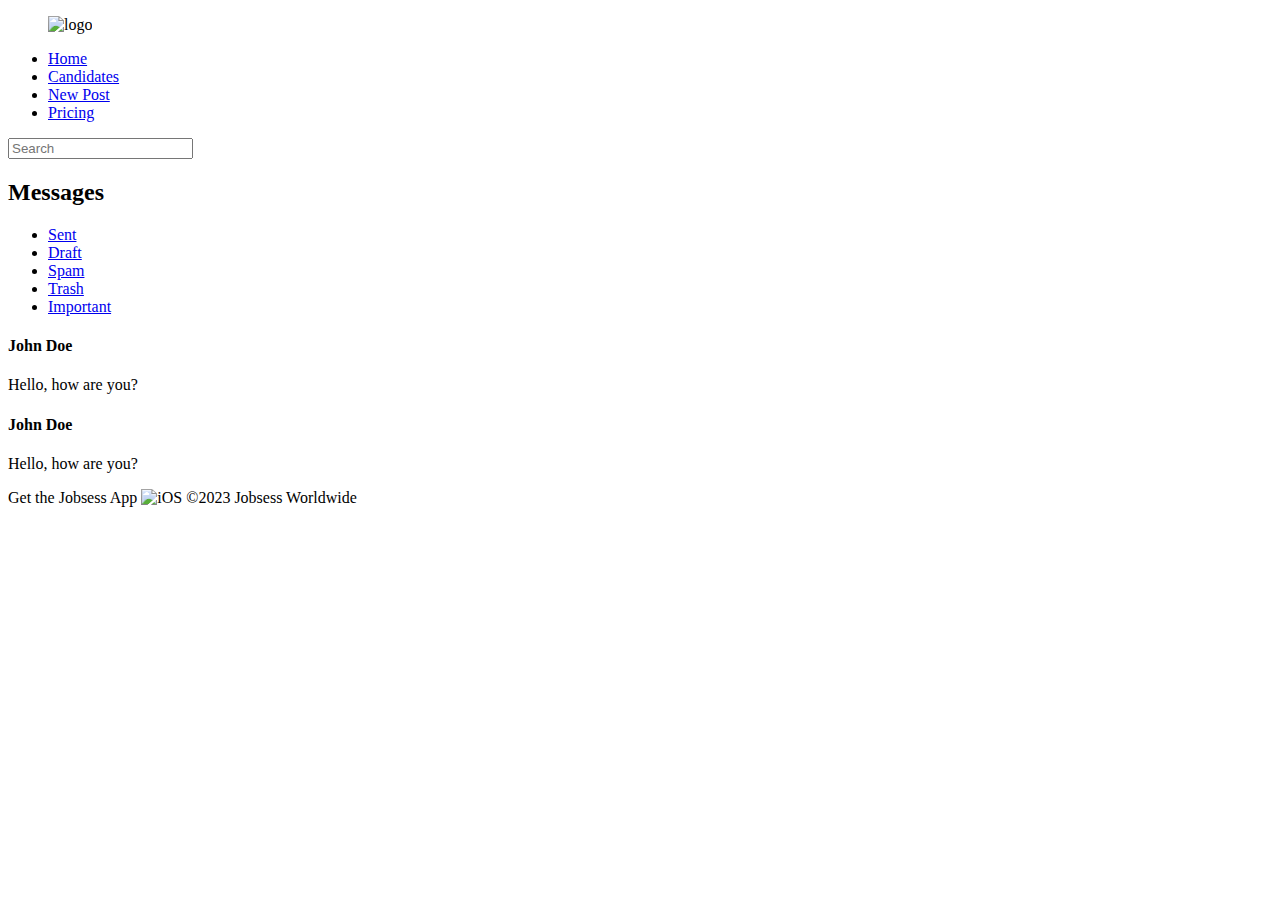
==== candidate.html @ 96ce5645 "Add files via upload" ====
<!DOCTYPE html>
<html>
<head>
    <meta charset="utf-8">
    <meta http-equiv="x-ua-compatible" content="ie=edge">
    <meta name="viewport" content="width=device-width, initial-scale=1.0">
    <link rel="stylesheet" href="css/foundation.css"> <!-- External CSS file for foundation framework -->
    <link rel="stylesheet" href="css/foundation.min.css"> <!-- External CSS file for minified foundation framework -->
    <link rel="stylesheet" href="css/candidate.css"> <!-- External CSS file for pricing page styling -->
    <!-- Preconnect to the fonts.gstatic.com domain for improved font loading performance -->
    <link rel="preconnect" href="https://fonts.gstatic.com" crossorigin>
    <!-- Import the Poppins font family from Google Fonts -->
    <link href="https://fonts.googleapis.com/css2?family=Poppins:wght@300;500;700;900&display=swap" rel="stylesheet">
    <title>Candidate Page</title>
</head>
<body>
    <!-- Grid Container -->
    <section class="grid-container full">
        <!-- Header -->
        <header class="grid-x">
            <figure class="cell small-12 medium-3 large-2">
                <img class="logo" src="images/Jobsess-Logo.png" alt="logo"> <!-- Logo image -->
            </figure>

            <!-- Navigation Bar -->
            <nav class="cell small-12 medium-9 large-10">
                <ul class="menu">
                    <li><a href="home.html">Home</a></li>
                    <li><a href="candidate.html">Candidates</a></li>
                    <li><a href="newpost.html">New Post</a></li>
                    <li><a href="pricing.html">Pricing</a></li>
                </ul>
            </nav>
        </header>
    </section>

    <main>
        <section class="grid-container">
            <div class="grid-x">
                <div class="cell small-12 medium-4 large-4">
                    <!-- Search Bar -->
                    <input type="text" class="input" placeholder="Search">
                </div>
            </div>
            <!-- Heading -->
            <h2 class="text-center">Messages</h2>

            <!-- Inbox -->
            <section class="grid-container">
                <section class="grid-x">
                    <nav class="cell small-12 medium-4 large-4">
                        <ul class="vertical tabs" data-tabs id="inbox-tabs">
                            <li class="tabs-title is-active"><a href="#panel1v" aria-selected="true">Sent</a></li>
                            <li class="tabs-title"><a href="#panel2v">Draft</a></li>
                            <li class="tabs-title"><a href="#panel3v">Spam</a></li>
                            <li class="tabs-title"><a href="#panel4v">Trash</a></li>
                            <li class="tabs-title"><a href="#panel5v">Important</a></li>
                        </ul>
                    </nav>

                    <!-- Tab Contents -->
                    <section class="cell small-12 medium-8 large-8">
                        <section class="tabs-content vertical" data-tabs-content="inbox-tabs">
                            <section class="tabs-panel is-active" id="panel1v">
                                <article class="chat-item">
                                    <section class="chat-profile-image"></section>
                                    <section class="chat-details">
                                        <h4 class="chat-name">John Doe</h4>
                                        <p class="chat-message">Hello, how are you?</p>
                                    </section>
                                </article>
                                <article class="chat-item">
                                    <section class="chat-profile-image"></section>
                                    <section class="chat-details">
                                        <h4 class="chat-name">John Doe</h4>
                                        <p class="chat-message">Hello, how are you?</p>
                                    </section>
                                </article>
                            </section>
                        </section>
                    </section>
                </section>
            </section>
        </section>
    </main>

    <!-- Footer Section -->
    <footer>
        <p>Get the Jobsess App
        <img class="appstore" src="images/app-store.png" alt="iOS">
        ©2023 Jobsess Worldwide</p>
    </footer>
</body>
</html>
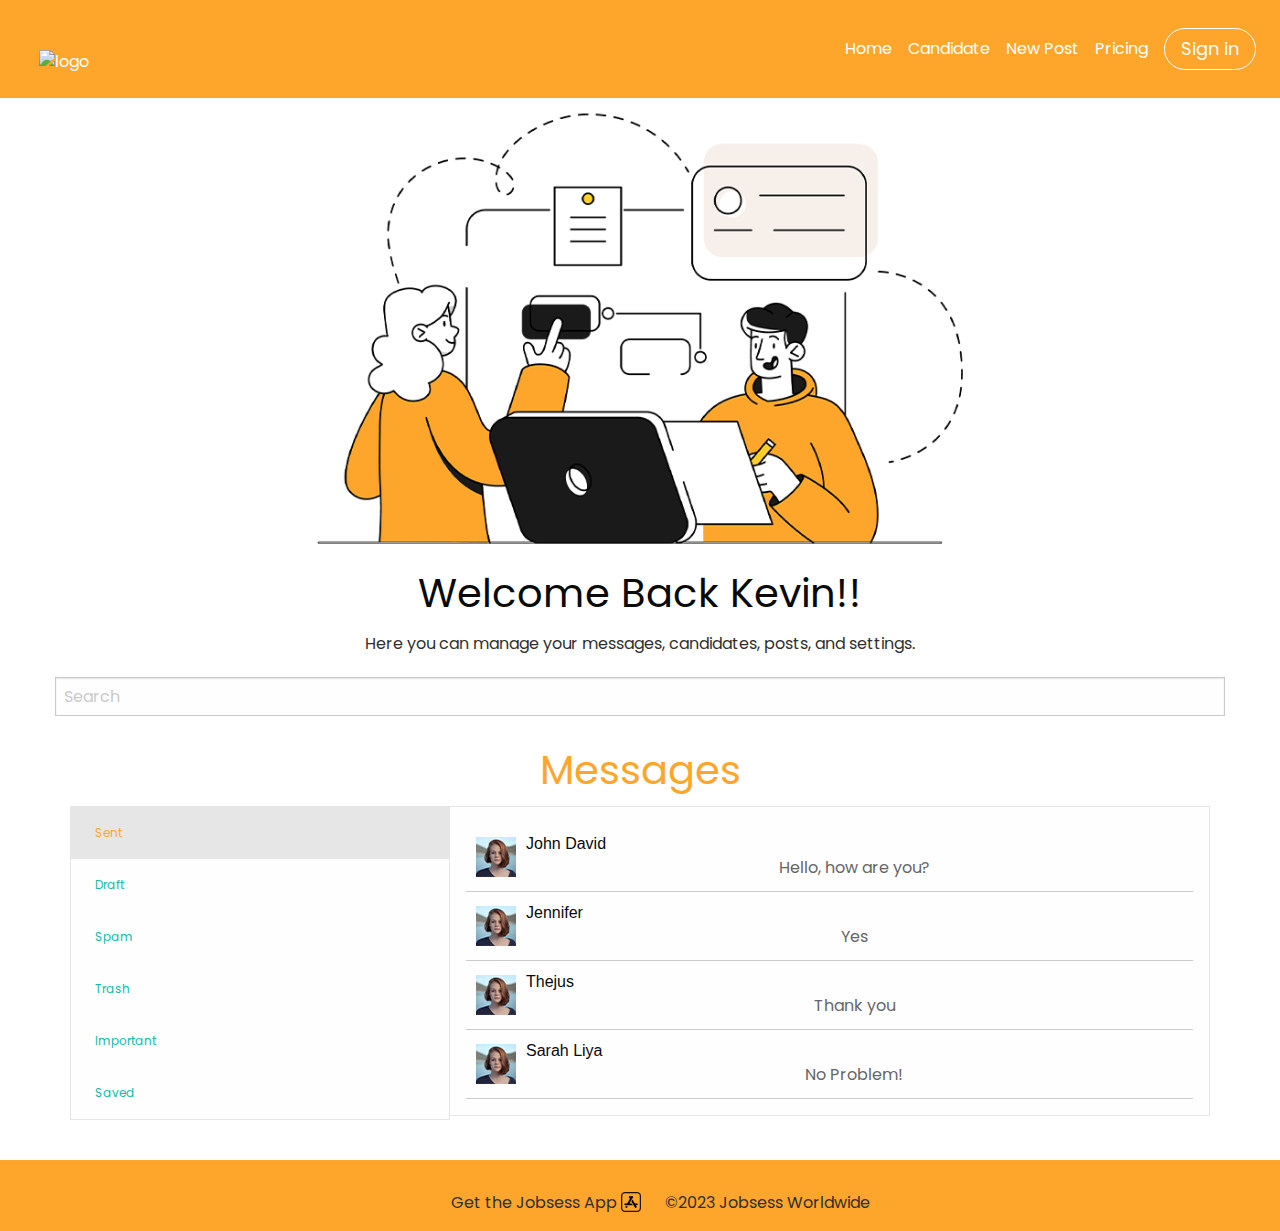
==== commit a3acb4df: "init" ====
--- a/candidate.html
+++ b/candidate.html
@@ -6,7 +6,7 @@
     <meta name="viewport" content="width=device-width, initial-scale=1.0">
     <link rel="stylesheet" href="css/foundation.css"> <!-- External CSS file for foundation framework -->
     <link rel="stylesheet" href="css/foundation.min.css"> <!-- External CSS file for minified foundation framework -->
-    <link rel="stylesheet" href="css/candidate.css"> <!-- External CSS file for pricing page styling -->
+    <link rel="stylesheet" href="css/style.css"> <!-- External CSS file for pricing page styling -->
     <!-- Preconnect to the fonts.gstatic.com domain for improved font loading performance -->
     <link rel="preconnect" href="https://fonts.gstatic.com" crossorigin>
     <!-- Import the Poppins font family from Google Fonts -->
@@ -14,30 +14,44 @@
     <title>Candidate Page</title>
 </head>
 <body>
-    <!-- Grid Container -->
-    <section class="grid-container full">
-        <!-- Header -->
-        <header class="grid-x">
-            <figure class="cell small-12 medium-3 large-2">
-                <img class="logo" src="images/Jobsess-Logo.png" alt="logo"> <!-- Logo image -->
-            </figure>
-
-            <!-- Navigation Bar -->
-            <nav class="cell small-12 medium-9 large-10">
-                <ul class="menu">
-                    <li><a href="home.html">Home</a></li>
-                    <li><a href="candidate.html">Candidates</a></li>
-                    <li><a href="newpost.html">New Post</a></li>
-                    <li><a href="pricing.html">Pricing</a></li>
-                </ul>
-            </nav>
-        </header>
-    </section>
+    <nav class="top-bar topbar-responsive">
+        <section class="top-bar-title">
+          <span data-responsive-toggle="topbar-responsive" data-hide-for="medium">
+            <button class="menu-icon" type="button" data-toggle></button>
+          </span>
+          <a class="topbar-responsive-logo" href="home.html"><img id="logo" src="images/Jobsess-Logo.png" alt="logo"></a>
+        </section>
+        <section id="topbar-responsive" class="topbar-responsive-links">
+          <section class="top-bar-right">
+            <ul class="menu simple vertical medium-horizontal">
+              <li><a href="home.html">Home</a></li>
+              <li><a href="candidate.html">Candidate</a></li>
+              <li><a href="newpost.html">New Post</a></li>
+              <li><a href="pricing.html">Pricing</a></li>
+              <li>
+                <button type="button" class="button hollow topbar-responsive-button">Sign in</button>
+              </li>
+            </ul>
+          </section>
+        </section>
+    </nav>
 
     <main>
+        <section class="grid-container full">
+            <!-- Banner Image -->
+            <figure class="banner">
+                <img src="images/candidate.png" alt="homebanner" style= "width: 100%">
+            </figure>
+                
+             <!-- Content Area -->
+            <section class="cell small-12 medium-12 large-12 content">
+                <h2 id="HeadingText">Welcome Back Kevin!!</h2>
+                <p>Here you can manage your messages, candidates, posts, and settings.</p>
+            </section>
+        </section>
         <section class="grid-container">
             <div class="grid-x">
-                <div class="cell small-12 medium-4 large-4">
+                <div class="cell small-12 medium-12 large-12">
                     <!-- Search Bar -->
                     <input type="text" class="input" placeholder="Search">
                 </div>
@@ -55,6 +69,7 @@
                             <li class="tabs-title"><a href="#panel3v">Spam</a></li>
                             <li class="tabs-title"><a href="#panel4v">Trash</a></li>
                             <li class="tabs-title"><a href="#panel5v">Important</a></li>
+                            <li class="tabs-title"><a href="#panel6v">Saved</a></li>
                         </ul>
                     </nav>
 
@@ -63,17 +78,39 @@
                         <section class="tabs-content vertical" data-tabs-content="inbox-tabs">
                             <section class="tabs-panel is-active" id="panel1v">
                                 <article class="chat-item">
-                                    <section class="chat-profile-image"></section>
+                                    <section class="chat-profile-image">
+                                        <img src="images/profileimg.jpg" alt="profile picture">
+                                    </section>
                                     <section class="chat-details">
-                                        <h4 class="chat-name">John Doe</h4>
+                                        <h6 class="chat-name">John David</h6>
                                         <p class="chat-message">Hello, how are you?</p>
                                     </section>
                                 </article>
                                 <article class="chat-item">
-                                    <section class="chat-profile-image"></section>
+                                    <section class="chat-profile-image">
+                                        <img src="images/profileimg.jpg" alt="profile picture">
+                                    </section>
                                     <section class="chat-details">
-                                        <h4 class="chat-name">John Doe</h4>
-                                        <p class="chat-message">Hello, how are you?</p>
+                                        <h6 class="chat-name">Jennifer</h6>
+                                        <p class="chat-message">Yes</p>
+                                    </section>
+                                </article>
+                                <article class="chat-item">
+                                    <section class="chat-profile-image">
+                                        <img src="images/profileimg.jpg" alt="profile picture">
+                                    </section>
+                                    <section class="chat-details">
+                                        <h6 class="chat-name">Thejus</h6>
+                                        <p class="chat-message">Thank you</p>
+                                    </section>
+                                </article>
+                                <article class="chat-item">
+                                    <section class="chat-profile-image">
+                                        <img src="images/profileimg.jpg" alt="profile picture">
+                                    </section>
+                                    <section class="chat-details">
+                                        <h6 class="chat-name">Sarah Liya</h6>
+                                        <p class="chat-message">No Problem!</p>
                                     </section>
                                 </article>
                             </section>
@@ -90,5 +127,11 @@
         <img class="appstore" src="images/app-store.png" alt="iOS">
         ©2023 Jobsess Worldwide</p>
     </footer>
+
+    <!-- Javascript Includes -->
+    <script src="js/vendor/jquery.js"></script>
+    <script src="js/vendor/what-input.js"></script>
+    <script src="js/vendor/foundation.js"></script>
+    <script src="js/app.js"></script>
 </body>
 </html>
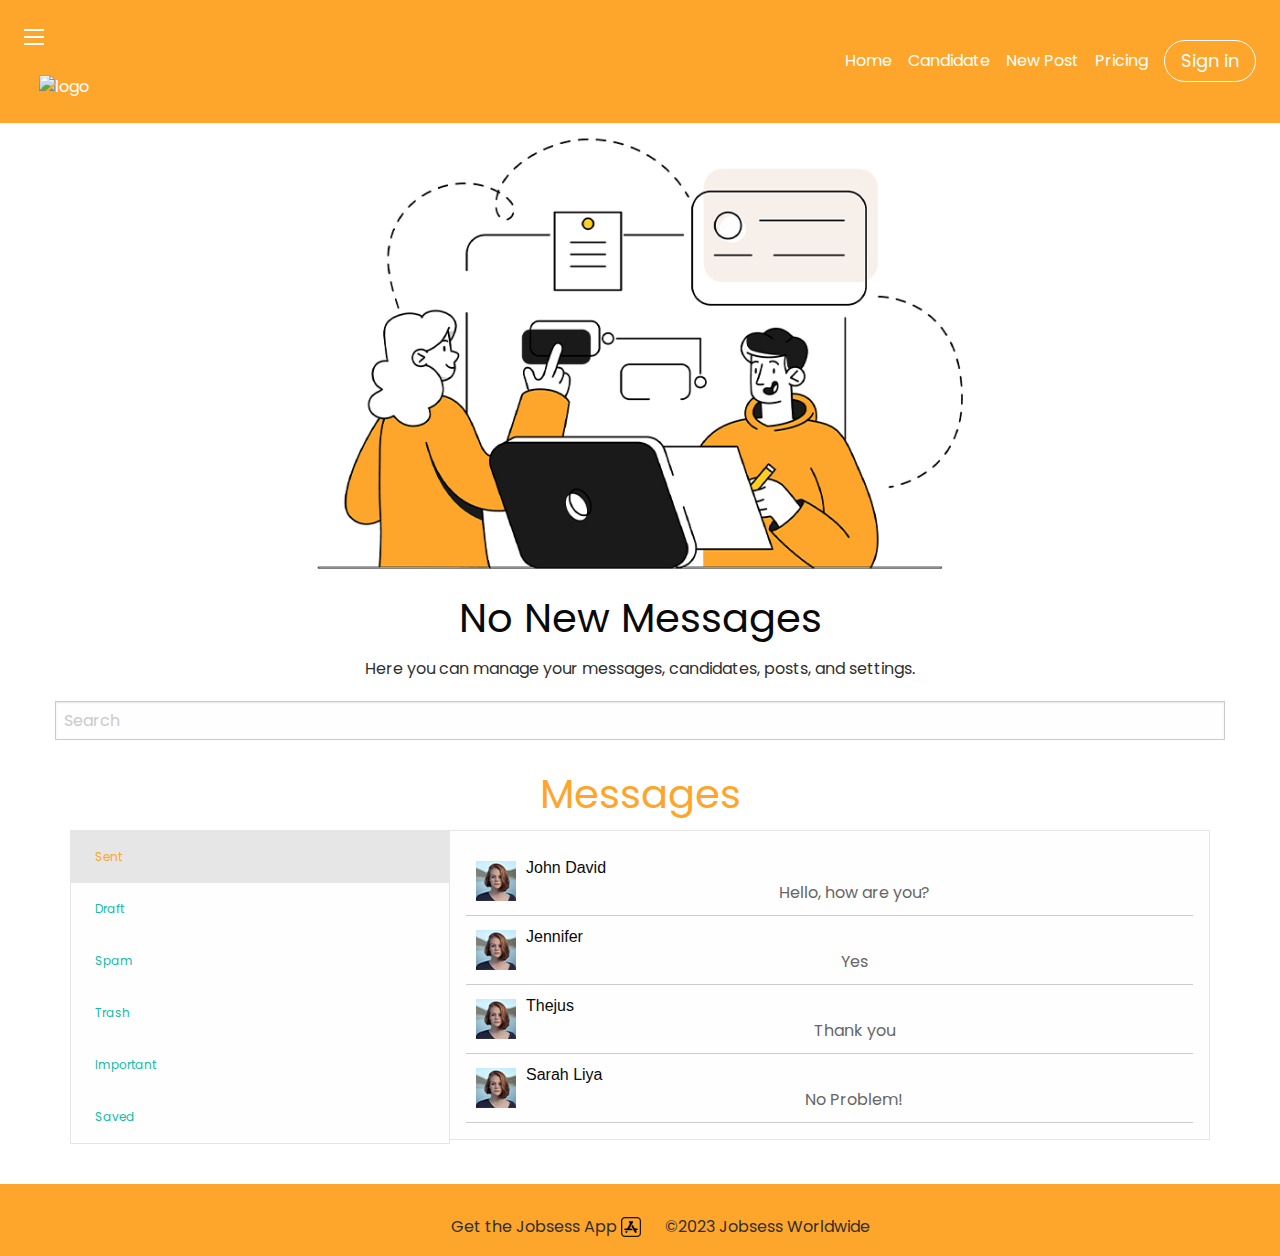
==== commit 03d62086: "git pull" ====
--- a/candidate.html
+++ b/candidate.html
@@ -39,13 +39,13 @@
     <main>
         <section class="grid-container full">
             <!-- Banner Image -->
-            <figure class="banner">
+            <figure class="banner2">
                 <img src="images/candidate.png" alt="homebanner" style= "width: 100%">
             </figure>
                 
              <!-- Content Area -->
             <section class="cell small-12 medium-12 large-12 content">
-                <h2 id="HeadingText">Welcome Back Kevin!!</h2>
+                <h2 id="HeadingText">No New Messages</h2>
                 <p>Here you can manage your messages, candidates, posts, and settings.</p>
             </section>
         </section>
